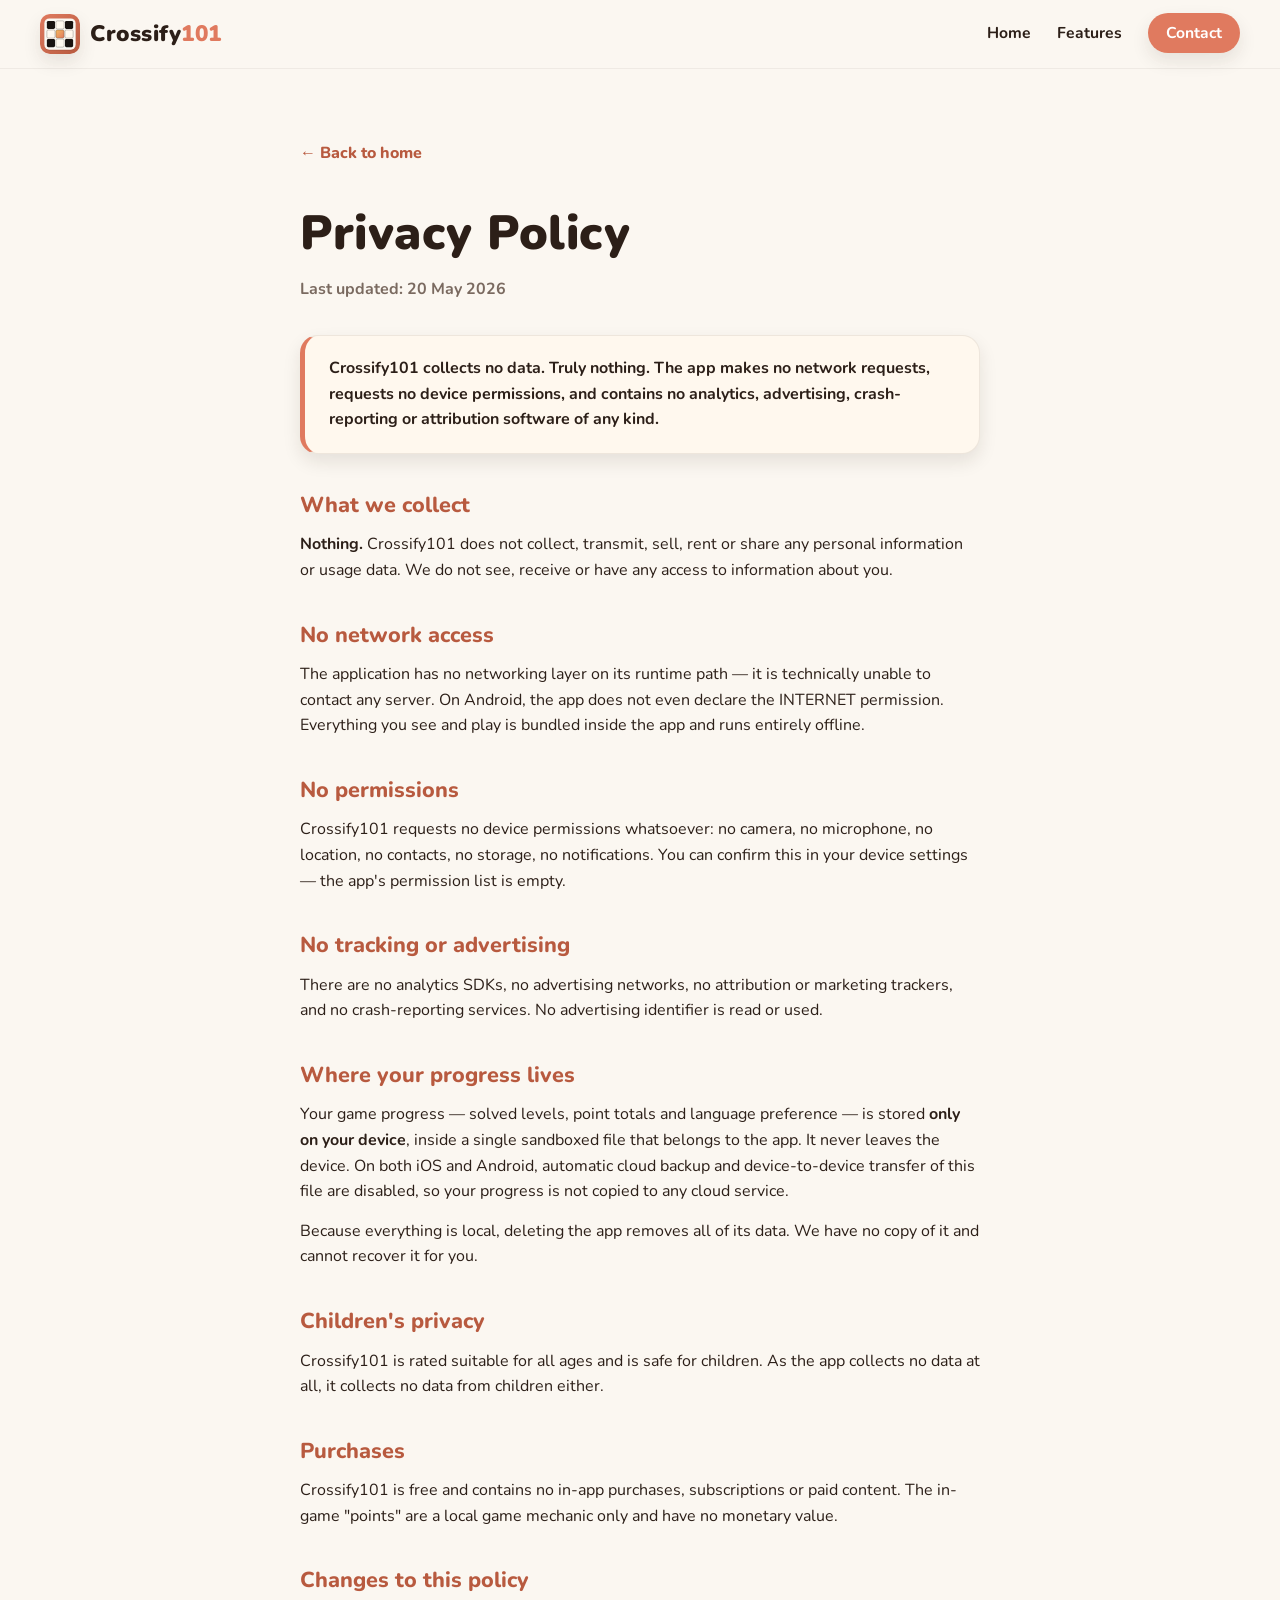
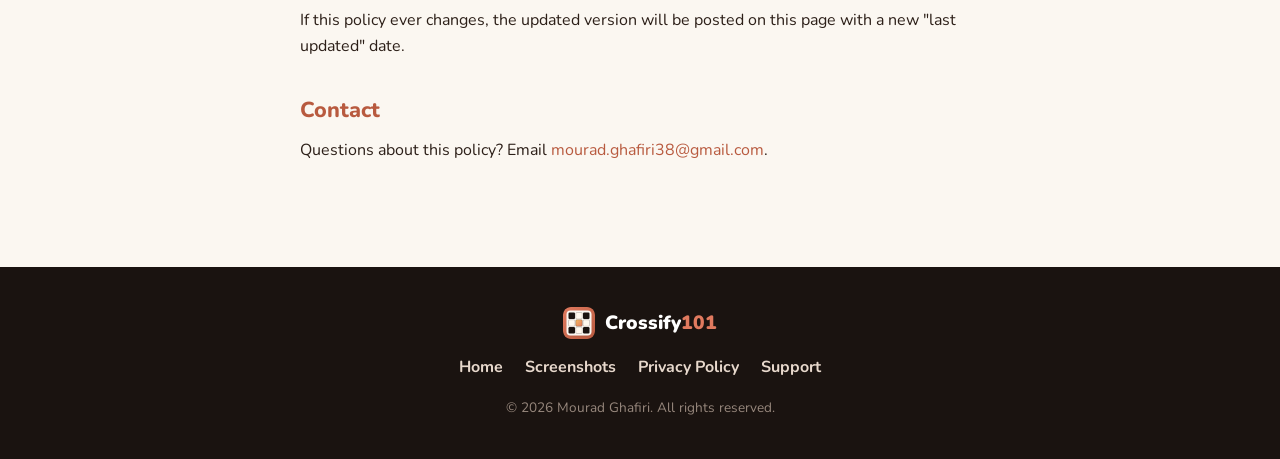
==== privacy.html @ 8361d2fb "Initial Commit" ====
<!DOCTYPE html>
<html lang="en">
<head>
  <meta charset="UTF-8" />
  <meta name="viewport" content="width=device-width, initial-scale=1.0" />
  <title>Privacy Policy — Crossify101</title>
  <meta name="description" content="Crossify101 collects no data. No network requests, no permissions, no analytics, no ads. All progress stays on your device." />
  <meta name="theme-color" content="#E07A5F" />
  <meta name="robots" content="index, follow" />

  <link rel="icon" type="image/svg+xml" href="logo.svg" />
  <link rel="apple-touch-icon" href="logo.svg" />
  <link rel="preconnect" href="https://fonts.googleapis.com" />
  <link rel="preconnect" href="https://fonts.gstatic.com" crossorigin />
  <link href="https://fonts.googleapis.com/css2?family=Nunito:wght@400;600;700;800;900&display=swap" rel="stylesheet" />
  <link rel="stylesheet" href="styles.css" />
  <style>
    /* Page-specific layout for the legal copy */
    .legal {
      max-width: 760px;
      margin: 0 auto;
      padding: clamp(36px, 7vw, 72px) clamp(16px, 4vw, 40px) 90px;
    }
    .legal h1 {
      font-size: clamp(2rem, 5vw, 3rem);
      font-weight: 900;
      letter-spacing: 0.5px;
      margin-bottom: 6px;
    }
    .legal .updated { color: var(--muted); font-weight: 700; margin-bottom: 32px; }
    .legal h2 {
      font-size: 1.35rem;
      font-weight: 800;
      margin: 34px 0 10px;
      color: var(--terracotta-dark);
    }
    .legal p { margin-bottom: 14px; }
    .legal ul { margin: 0 0 14px 1.2em; }
    .legal li { margin-bottom: 8px; font-weight: 500; }
    .legal strong { color: var(--espresso); }
    .legal .callout {
      background: var(--card);
      border: 1px solid rgba(44,31,24,0.08);
      border-left: 5px solid var(--terracotta);
      border-radius: var(--radius-md);
      padding: 20px 24px;
      box-shadow: var(--shadow-sm);
      margin: 24px 0;
      font-weight: 700;
    }
    .back-home {
      display: inline-flex;
      align-items: center;
      gap: 8px;
      margin-bottom: 28px;
      font-weight: 800;
    }
  </style>
</head>
<body>

  <header class="site-header">
    <a class="brand" href="index.html" aria-label="Crossify101 home">
      <img src="logo.svg" alt="" class="brand__mark" width="40" height="40" />
      <span class="brand__name">Crossify<span class="brand__accent">101</span></span>
    </a>
    <nav class="nav" aria-label="Primary">
      <ul class="nav__menu" style="display:flex">
        <li><a href="index.html">Home</a></li>
        <li><a href="index.html#features">Features</a></li>
        <li><a href="mailto:mourad.ghafiri38@gmail.com" class="nav__cta">Contact</a></li>
      </ul>
    </nav>
  </header>

  <main class="legal">
    <a class="back-home" href="index.html">&larr; Back to home</a>

    <h1>Privacy Policy</h1>
    <p class="updated">Last updated: 20 May 2026</p>

    <div class="callout">
      Crossify101 collects no data. Truly nothing. The app makes no network
      requests, requests no device permissions, and contains no analytics,
      advertising, crash-reporting or attribution software of any kind.
    </div>

    <h2>What we collect</h2>
    <p>
      <strong>Nothing.</strong> Crossify101 does not collect, transmit, sell,
      rent or share any personal information or usage data. We do not see,
      receive or have any access to information about you.
    </p>

    <h2>No network access</h2>
    <p>
      The application has no networking layer on its runtime path — it is
      technically unable to contact any server. On Android, the app does not
      even declare the INTERNET permission. Everything you see and play is
      bundled inside the app and runs entirely offline.
    </p>

    <h2>No permissions</h2>
    <p>
      Crossify101 requests no device permissions whatsoever: no camera, no
      microphone, no location, no contacts, no storage, no notifications. You
      can confirm this in your device settings — the app's permission list is
      empty.
    </p>

    <h2>No tracking or advertising</h2>
    <p>
      There are no analytics SDKs, no advertising networks, no attribution or
      marketing trackers, and no crash-reporting services. No advertising
      identifier is read or used.
    </p>

    <h2>Where your progress lives</h2>
    <p>
      Your game progress — solved levels, point totals and language preference —
      is stored <strong>only on your device</strong>, inside a single sandboxed
      file that belongs to the app. It never leaves the device. On both iOS and
      Android, automatic cloud backup and device-to-device transfer of this
      file are disabled, so your progress is not copied to any cloud service.
    </p>
    <p>
      Because everything is local, deleting the app removes all of its data. We
      have no copy of it and cannot recover it for you.
    </p>

    <h2>Children's privacy</h2>
    <p>
      Crossify101 is rated suitable for all ages and is safe for children. As
      the app collects no data at all, it collects no data from children either.
    </p>

    <h2>Purchases</h2>
    <p>
      Crossify101 is free and contains no in-app purchases, subscriptions or
      paid content. The in-game "points" are a local game mechanic only and have
      no monetary value.
    </p>

    <h2>Changes to this policy</h2>
    <p>
      If this policy ever changes, the updated version will be posted on this
      page with a new "last updated" date.
    </p>

    <h2>Contact</h2>
    <p>
      Questions about this policy? Email
      <a href="mailto:mourad.ghafiri38@gmail.com">mourad.ghafiri38@gmail.com</a>.
    </p>
  </main>

  <footer class="site-footer">
    <div class="site-footer__brand">
      <img src="logo.svg" alt="" width="32" height="32" />
      <span>Crossify<span class="brand__accent">101</span></span>
    </div>
    <nav class="site-footer__links" aria-label="Footer">
      <a href="index.html">Home</a>
      <a href="index.html#screens">Screenshots</a>
      <a href="privacy.html">Privacy Policy</a>
      <a href="mailto:mourad.ghafiri38@gmail.com">Support</a>
    </nav>
    <p class="site-footer__copy">© 2026 Mourad Ghafiri. All rights reserved.</p>
  </footer>

</body>
</html>
---- styles.css ----
/* ─────────────────────────────────────────────────────────
   Crossify101 — marketing site
   Palette mirrors the app (lib/core/theme/app_colors.dart)
   ───────────────────────────────────────────────────────── */
:root {
  --terracotta:      #E07A5F;
  --terracotta-dark: #B85A3F;
  --terracotta-light:#F1B79A;
  --cream-bg:        #FBF7F1;
  --card:            #FFF8EE;
  --espresso:        #2C1F18;
  --espresso-dark:   #1A1310;
  --gold:            #F4B860;
  --danger:          #E85C4A;
  --muted:           #7a6a60;

  --radius-lg: 28px;
  --radius-md: 18px;
  --radius-sm: 12px;
  --shadow:    0 18px 40px rgba(44, 31, 24, 0.12);
  --shadow-sm: 0 8px 18px rgba(44, 31, 24, 0.10);
  --maxw: 1120px;

  --font: "Nunito", -apple-system, BlinkMacSystemFont, "Segoe UI", Roboto, Helvetica, Arial, sans-serif;
}

* { box-sizing: border-box; margin: 0; padding: 0; }

html { scroll-behavior: smooth; }

body {
  font-family: var(--font);
  color: var(--espresso);
  background: var(--cream-bg);
  line-height: 1.6;
  -webkit-font-smoothing: antialiased;
  text-rendering: optimizeLegibility;
}

a { color: var(--terracotta-dark); text-decoration: none; }
a:hover { text-decoration: underline; }

img { max-width: 100%; display: block; }

.brand__accent { color: var(--terracotta); }

/* ───────── Header ───────── */
.site-header {
  position: sticky;
  top: 0;
  z-index: 50;
  display: flex;
  align-items: center;
  justify-content: space-between;
  gap: 16px;
  padding: 14px clamp(16px, 4vw, 40px);
  background: rgba(251, 247, 241, 0.85);
  backdrop-filter: saturate(140%) blur(10px);
  border-bottom: 1px solid rgba(44, 31, 24, 0.06);
}

.brand { display: flex; align-items: center; gap: 10px; }
.brand:hover { text-decoration: none; }
.brand__mark { border-radius: 10px; box-shadow: var(--shadow-sm); }
.brand__name {
  font-weight: 900;
  font-size: 1.4rem;
  letter-spacing: 0.5px;
  color: var(--espresso);
}

.nav { display: flex; align-items: center; }
.nav__menu { display: flex; align-items: center; gap: 26px; list-style: none; }
.nav__menu a {
  color: var(--espresso);
  font-weight: 700;
  font-size: 0.98rem;
}
.nav__menu a:hover { color: var(--terracotta-dark); text-decoration: none; }
.nav__cta {
  background: var(--terracotta);
  color: #fff !important;
  padding: 9px 18px;
  border-radius: 999px;
  box-shadow: var(--shadow-sm);
}
.nav__cta:hover { background: var(--terracotta-dark); }

.nav__toggle {
  display: none;
  flex-direction: column;
  gap: 5px;
  background: none;
  border: 0;
  cursor: pointer;
  padding: 8px;
}
.nav__toggle span {
  width: 24px; height: 3px;
  background: var(--espresso);
  border-radius: 3px;
  transition: transform .25s, opacity .25s;
}

/* ───────── Hero ───────── */
.hero {
  max-width: var(--maxw);
  margin: 0 auto;
  padding: clamp(36px, 7vw, 80px) clamp(16px, 4vw, 40px);
  display: grid;
  grid-template-columns: 1.1fr 0.9fr;
  gap: clamp(24px, 5vw, 64px);
  align-items: center;
}

.pill {
  display: inline-block;
  background: var(--espresso);
  color: #fff;
  font-weight: 800;
  font-size: 0.82rem;
  padding: 7px 16px;
  border-radius: 999px;
  margin-bottom: 18px;
}

.hero__title {
  font-size: clamp(2.8rem, 7vw, 4.6rem);
  font-weight: 900;
  line-height: 1.02;
  letter-spacing: 1px;
  margin-bottom: 18px;
}

.hero__tagline {
  font-size: clamp(1.05rem, 2.2vw, 1.3rem);
  color: var(--espresso);
  max-width: 36ch;
  margin-bottom: 30px;
}
.hero__tagline strong { color: var(--terracotta-dark); }

.hero__note {
  margin-top: 16px;
  color: var(--muted);
  font-weight: 700;
  font-size: 0.92rem;
}

/* device mockup */
.hero__device { display: flex; justify-content: center; }
.device {
  width: min(300px, 78vw);
  padding: 12px;
  background: var(--espresso-dark);
  border-radius: 42px;
  box-shadow: var(--shadow);
  position: relative;
}
.device::before {
  content: "";
  position: absolute;
  top: 14px; left: 50%;
  transform: translateX(-50%);
  width: 36%; height: 7px;
  background: #000;
  border-radius: 999px;
  z-index: 2;
}
.device img { border-radius: 30px; width: 100%; }

/* ───────── Store badges ───────── */
.store-badges { display: flex; flex-wrap: wrap; gap: 14px; }
.store-badges--center { justify-content: center; }

.badge {
  display: inline-flex;
  align-items: center;
  gap: 10px;
  padding: 10px 18px;
  border-radius: 14px;
  background: var(--espresso-dark);
  color: #fff;
  min-width: 180px;
  transition: transform .15s, box-shadow .15s;
  box-shadow: var(--shadow-sm);
}
.badge:hover { text-decoration: none; transform: translateY(-2px); box-shadow: var(--shadow); }
.badge__text { display: flex; flex-direction: column; line-height: 1.05; }
.badge__text small { font-size: 0.66rem; opacity: 0.85; font-weight: 600; }
.badge__text strong { font-size: 1.12rem; font-weight: 800; }
.badge--apple { color: #fff; }
.badge--soon {
  background: #efe6db;
  color: var(--espresso);
  cursor: default;
  position: relative;
  opacity: 0.95;
}
.badge--soon:hover { transform: none; box-shadow: var(--shadow-sm); }
.badge--soon::after {
  content: "Android in progress";
  position: absolute;
  top: -10px; right: -8px;
  background: var(--gold);
  color: var(--espresso-dark);
  font-size: 0.6rem;
  font-weight: 900;
  padding: 3px 8px;
  border-radius: 999px;
  white-space: nowrap;
}

/* ───────── Sections ───────── */
.section {
  max-width: var(--maxw);
  margin: 0 auto;
  padding: clamp(48px, 8vw, 90px) clamp(16px, 4vw, 40px);
}
.section--alt { max-width: none; background: var(--card); }
.section--alt > * { max-width: var(--maxw); margin-left: auto; margin-right: auto; }

.section__title {
  font-size: clamp(1.8rem, 4vw, 2.6rem);
  font-weight: 900;
  text-align: center;
  letter-spacing: 0.5px;
}
.section__lead {
  text-align: center;
  color: var(--muted);
  font-size: 1.05rem;
  font-weight: 600;
  margin: 10px auto 40px;
  max-width: 50ch;
}

/* ───────── Features ───────── */
.features {
  display: grid;
  grid-template-columns: repeat(auto-fit, minmax(260px, 1fr));
  gap: 22px;
}
.feature {
  background: var(--card);
  border: 1px solid rgba(44, 31, 24, 0.06);
  border-radius: var(--radius-lg);
  padding: 28px 26px;
  box-shadow: var(--shadow-sm);
  transition: transform .18s, box-shadow .18s;
}
.feature:hover { transform: translateY(-4px); box-shadow: var(--shadow); }
.feature__icon {
  width: 56px; height: 56px;
  display: grid; place-items: center;
  font-size: 1.7rem;
  background: var(--terracotta-light);
  border-radius: 16px;
  margin-bottom: 16px;
}
.feature h3 { font-size: 1.25rem; font-weight: 800; margin-bottom: 8px; }
.feature p { color: var(--muted); font-weight: 500; }

/* ───────── Screenshots ───────── */
.shots {
  display: flex;
  gap: 22px;
  overflow-x: auto;
  padding: 8px 4px 26px;
  scroll-snap-type: x mandatory;
  -webkit-overflow-scrolling: touch;
}
.shots::-webkit-scrollbar { height: 8px; }
.shots::-webkit-scrollbar-thumb { background: var(--terracotta-light); border-radius: 999px; }

.shot {
  flex: 0 0 auto;
  width: 230px;
  scroll-snap-align: center;
  text-align: center;
}
.shot img {
  width: 100%;
  border-radius: 26px;
  border: 6px solid var(--espresso-dark);
  box-shadow: var(--shadow);
  cursor: zoom-in;
  transition: transform .18s;
}
.shot img:hover { transform: translateY(-4px); }
.shot figcaption {
  margin-top: 12px;
  font-weight: 800;
  color: var(--espresso);
  font-size: 0.95rem;
}

/* ───────── Languages ───────── */
.langs {
  list-style: none;
  display: grid;
  grid-template-columns: repeat(auto-fit, minmax(160px, 1fr));
  gap: 14px;
  max-width: 760px;
  margin: 0 auto;
}
.langs li {
  background: var(--card);
  border: 1px solid rgba(44, 31, 24, 0.06);
  border-radius: var(--radius-md);
  padding: 14px 18px;
  font-weight: 800;
  display: flex;
  align-items: center;
  gap: 12px;
  box-shadow: var(--shadow-sm);
}
.langs__flag { font-size: 1.4rem; }

/* ───────── Privacy ───────── */
.section--privacy { max-width: none; background: var(--espresso); color: #fff; }
.section--privacy > * { max-width: var(--maxw); margin-left: auto; margin-right: auto; }
.section--privacy .section__title { color: #fff; }
.section--privacy .section__lead { color: var(--terracotta-light); }

.privacy-grid {
  display: grid;
  grid-template-columns: repeat(auto-fit, minmax(220px, 1fr));
  gap: 18px;
}
.privacy-card {
  background: rgba(255, 255, 255, 0.06);
  border: 1px solid rgba(255, 255, 255, 0.12);
  border-radius: var(--radius-md);
  padding: 22px;
  display: flex;
  flex-direction: column;
  gap: 6px;
}
.privacy-card strong { font-size: 1.1rem; color: var(--gold); }
.privacy-card span { color: #eaddd2; font-weight: 500; }
.privacy-link { text-align: center; margin-top: 30px; font-weight: 700; }
.privacy-link a { color: var(--gold); }

/* ───────── CTA ───────── */
.cta {
  text-align: center;
  padding: clamp(56px, 9vw, 110px) clamp(16px, 4vw, 40px);
  background: linear-gradient(135deg, var(--terracotta), var(--terracotta-dark));
  color: #fff;
}
.cta__mark { margin: 0 auto 18px; border-radius: 20px; box-shadow: var(--shadow); }
.cta h2 { font-size: clamp(1.8rem, 5vw, 2.8rem); font-weight: 900; }
.cta p { margin: 12px auto 28px; max-width: 46ch; font-weight: 600; opacity: 0.95; }
.cta .badge--apple { background: var(--espresso-dark); }

/* ───────── Footer ───────── */
.site-footer {
  background: var(--espresso-dark);
  color: #cbb8aa;
  text-align: center;
  padding: 40px 20px;
  display: flex;
  flex-direction: column;
  align-items: center;
  gap: 16px;
}
.site-footer__brand {
  display: flex; align-items: center; gap: 10px;
  font-weight: 900; font-size: 1.2rem; color: #fff;
}
.site-footer__brand img { border-radius: 8px; }
.site-footer__links { display: flex; flex-wrap: wrap; gap: 22px; justify-content: center; }
.site-footer__links a { color: #e7d8cc; font-weight: 700; }
.site-footer__copy { font-size: 0.85rem; opacity: 0.7; }

/* ───────── Lightbox ───────── */
.lightbox {
  position: fixed;
  inset: 0;
  background: rgba(26, 19, 16, 0.92);
  display: none;
  align-items: center;
  justify-content: center;
  z-index: 100;
  padding: 24px;
}
.lightbox.open { display: flex; }
.lightbox__img {
  max-width: min(420px, 90vw);
  max-height: 88vh;
  border-radius: 24px;
  border: 6px solid var(--espresso-dark);
  box-shadow: 0 30px 80px rgba(0,0,0,0.5);
}
.lightbox__close {
  position: absolute;
  top: 18px; right: 24px;
  font-size: 2.4rem;
  line-height: 1;
  background: none;
  border: 0;
  color: #fff;
  cursor: pointer;
}
.lightbox__nav {
  background: rgba(255,255,255,0.12);
  border: 0;
  color: #fff;
  font-size: 2rem;
  width: 52px; height: 52px;
  border-radius: 999px;
  cursor: pointer;
  margin: 0 10px;
  transition: background .15s;
}
.lightbox__nav:hover { background: rgba(255,255,255,0.25); }

/* ───────── Responsive ───────── */
@media (max-width: 860px) {
  .hero { grid-template-columns: 1fr; text-align: center; }
  .hero__tagline { margin-left: auto; margin-right: auto; }
  .store-badges { justify-content: center; }
  .hero__device { order: -1; }

  .nav__toggle { display: flex; }
  .nav__menu {
    position: absolute;
    top: 64px; right: 12px;
    flex-direction: column;
    align-items: flex-start;
    gap: 6px;
    background: var(--card);
    padding: 14px 18px;
    border-radius: var(--radius-md);
    box-shadow: var(--shadow);
    display: none;
    min-width: 200px;
  }
  .nav__menu.open { display: flex; }
  .nav__menu li { width: 100%; }
  .nav__cta { display: inline-block; margin-top: 6px; }
}

@media (max-width: 460px) {
  .badge { min-width: 0; flex: 1; }
  .shot { width: 180px; }
}

@media (prefers-reduced-motion: reduce) {
  html { scroll-behavior: auto; }
  * { transition: none !important; }
}
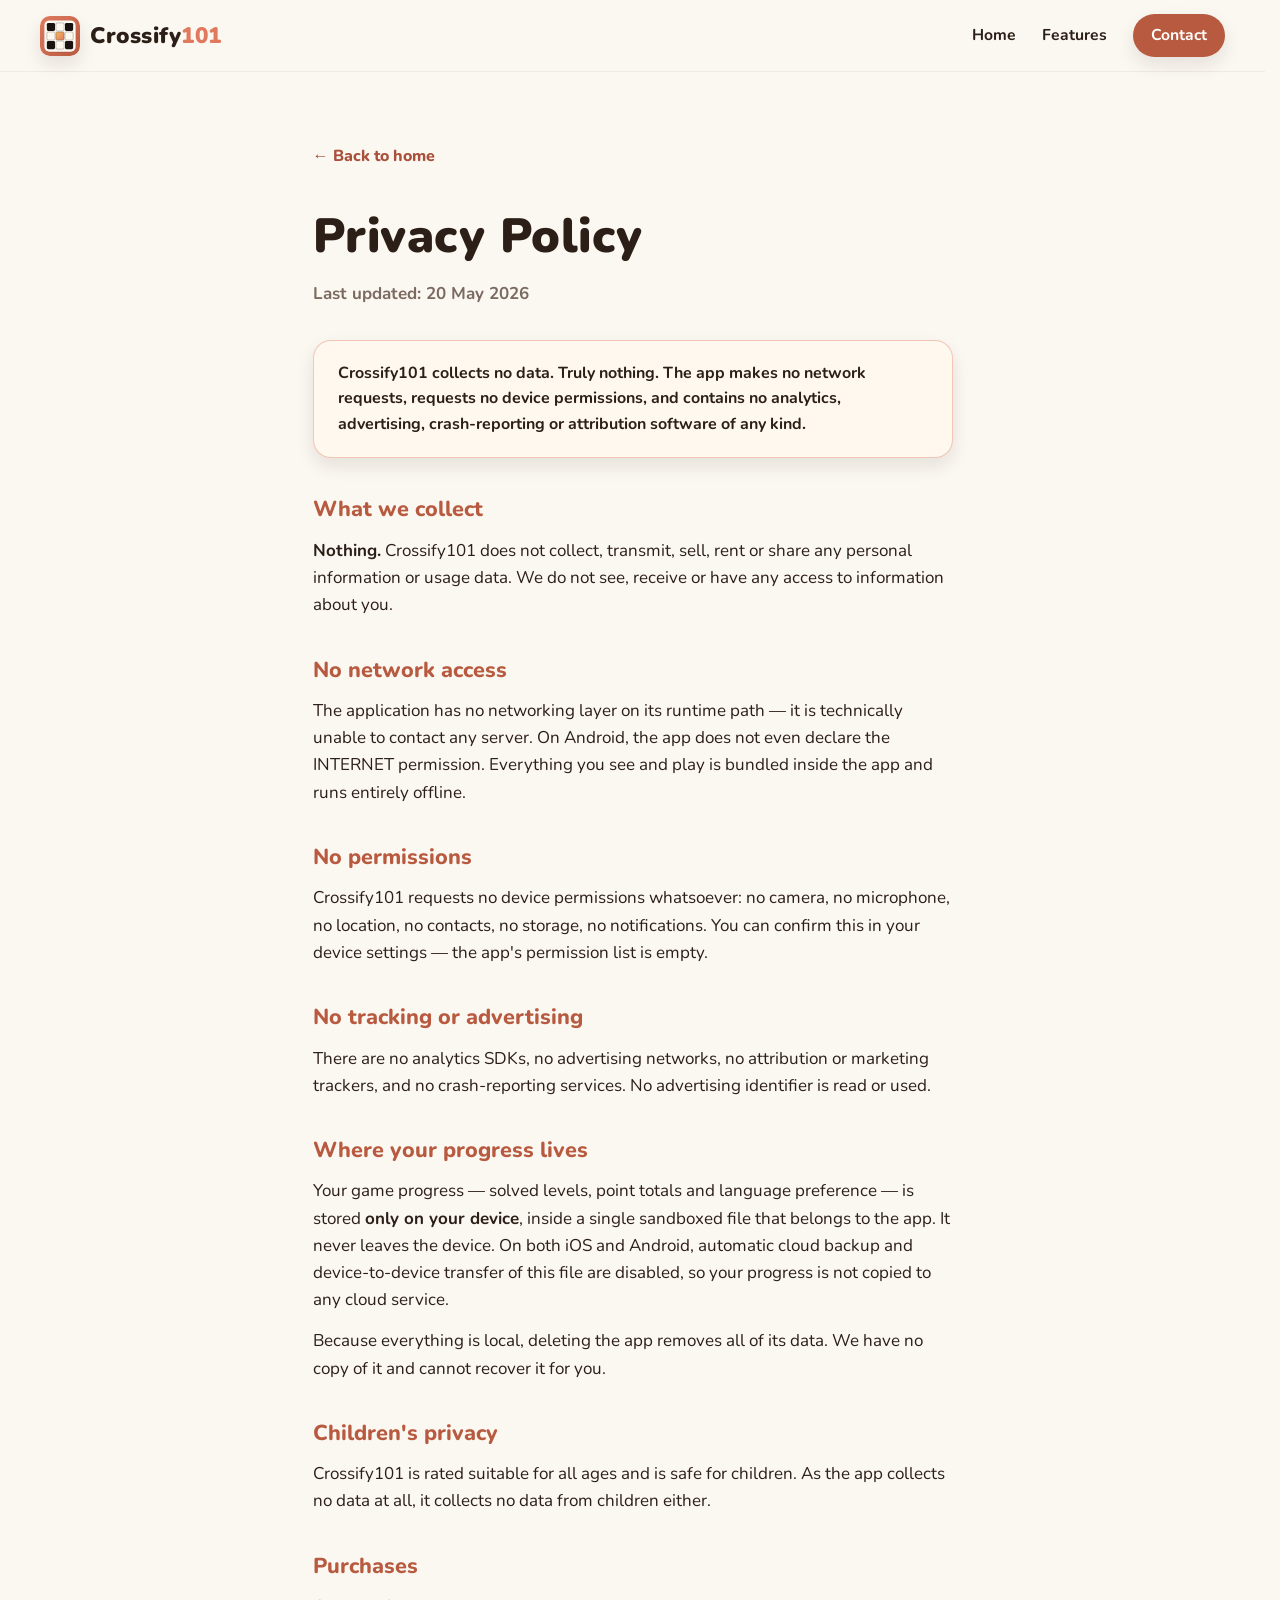
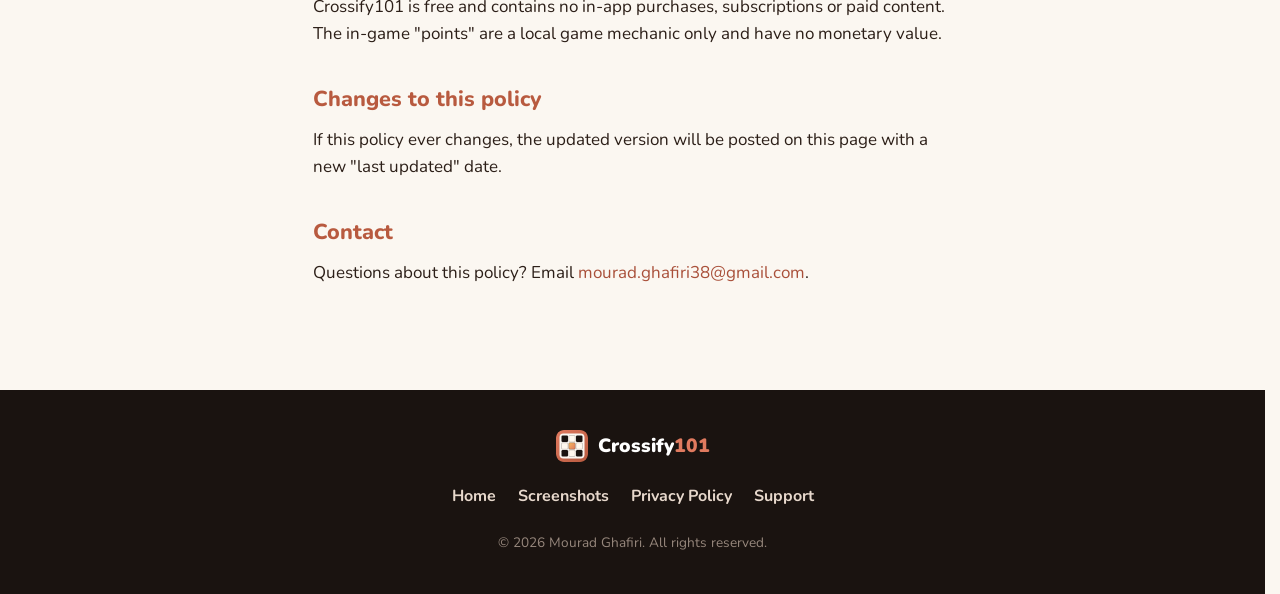
==== commit 79eef09f: "Improve landing page accessibility, image loading and mobile nav Make the screenshot gallery and vie" ====
--- a/privacy.html
+++ b/privacy.html
@@ -7,17 +7,18 @@
   <meta name="description" content="Crossify101 collects no data. No network requests, no permissions, no analytics, no ads. All progress stays on your device." />
   <meta name="theme-color" content="#E07A5F" />
   <meta name="robots" content="index, follow" />
+  <meta name="color-scheme" content="light" />
 
   <link rel="icon" type="image/svg+xml" href="logo.svg" />
-  <link rel="apple-touch-icon" href="logo.svg" />
+  <link rel="apple-touch-icon" href="apple-touch-icon.png" />
   <link rel="preconnect" href="https://fonts.googleapis.com" />
   <link rel="preconnect" href="https://fonts.gstatic.com" crossorigin />
-  <link href="https://fonts.googleapis.com/css2?family=Nunito:wght@400;600;700;800;900&display=swap" rel="stylesheet" />
+  <link href="https://fonts.googleapis.com/css2?family=Nunito:wght@400..900&display=swap" rel="stylesheet" />
   <link rel="stylesheet" href="styles.css" />
   <style>
     /* Page-specific layout for the legal copy */
     .legal {
-      max-width: 760px;
+      max-width: 720px;
       margin: 0 auto;
       padding: clamp(36px, 7vw, 72px) clamp(16px, 4vw, 40px) 90px;
     }
@@ -34,14 +35,13 @@
       margin: 34px 0 10px;
       color: var(--terracotta-dark);
     }
-    .legal p { margin-bottom: 14px; }
+    .legal p { margin-bottom: 14px; font-size: 1.0625rem; }
     .legal ul { margin: 0 0 14px 1.2em; }
     .legal li { margin-bottom: 8px; font-weight: 500; }
     .legal strong { color: var(--espresso); }
     .legal .callout {
       background: var(--card);
-      border: 1px solid rgba(44,31,24,0.08);
-      border-left: 5px solid var(--terracotta);
+      border: 1px solid rgba(224, 122, 95, 0.4);
       border-radius: var(--radius-md);
       padding: 20px 24px;
       box-shadow: var(--shadow-sm);
@@ -59,13 +59,18 @@
 </head>
 <body>
 
+  <a class="skip-link" href="#main">Skip to content</a>
+
   <header class="site-header">
     <a class="brand" href="index.html" aria-label="Crossify101 home">
       <img src="logo.svg" alt="" class="brand__mark" width="40" height="40" />
       <span class="brand__name">Crossify<span class="brand__accent">101</span></span>
     </a>
     <nav class="nav" aria-label="Primary">
-      <ul class="nav__menu" style="display:flex">
+      <button class="nav__toggle" id="navToggle" type="button" aria-expanded="false" aria-controls="navMenu" aria-label="Open menu">
+        <span></span><span></span><span></span>
+      </button>
+      <ul class="nav__menu" id="navMenu">
         <li><a href="index.html">Home</a></li>
         <li><a href="index.html#features">Features</a></li>
         <li><a href="mailto:mourad.ghafiri38@gmail.com" class="nav__cta">Contact</a></li>
@@ -73,7 +78,7 @@
     </nav>
   </header>
 
-  <main class="legal">
+  <main class="legal" id="main">
     <a class="back-home" href="index.html">&larr; Back to home</a>
 
     <h1>Privacy Policy</h1>
@@ -168,5 +173,6 @@
     <p class="site-footer__copy">© 2026 Mourad Ghafiri. All rights reserved.</p>
   </footer>
 
+  <script src="script.js"></script>
 </body>
 </html>
--- a/styles.css
+++ b/styles.css
@@ -6,6 +6,7 @@
   --terracotta:      #E07A5F;
   --terracotta-dark: #B85A3F;
   --terracotta-light:#F1B79A;
+  --terracotta-ink:  #A9503A; /* text-safe terracotta: ≥4.5:1 on cream and under white text */
   --cream-bg:        #FBF7F1;
   --card:            #FFF8EE;
   --espresso:        #2C1F18;
@@ -13,6 +14,7 @@
   --gold:            #F4B860;
   --danger:          #E85C4A;
   --muted:           #7a6a60;
+  --hairline:        rgba(44, 31, 24, 0.06);
 
   --radius-lg: 28px;
   --radius-md: 18px;
@@ -20,13 +22,19 @@
   --shadow:    0 18px 40px rgba(44, 31, 24, 0.12);
   --shadow-sm: 0 8px 18px rgba(44, 31, 24, 0.10);
   --maxw: 1120px;
+  --header-h: 68px;
+  --ease-out: cubic-bezier(0.16, 1, 0.3, 1);
 
   --font: "Nunito", -apple-system, BlinkMacSystemFont, "Segoe UI", Roboto, Helvetica, Arial, sans-serif;
 }
 
 * { box-sizing: border-box; margin: 0; padding: 0; }
 
-html { scroll-behavior: smooth; }
+html {
+  scroll-behavior: smooth;
+  scroll-padding-top: calc(var(--header-h) + 12px);
+  scrollbar-gutter: stable;
+}
 
 body {
   font-family: var(--font);
@@ -37,10 +45,44 @@
   text-rendering: optimizeLegibility;
 }
 
-a { color: var(--terracotta-dark); text-decoration: none; }
-a:hover { text-decoration: underline; }
-
-img { max-width: 100%; display: block; }
+::selection { background: var(--terracotta-light); color: var(--espresso-dark); }
+
+a { color: var(--terracotta-ink); text-decoration: none; }
+a:hover {
+  text-decoration: underline;
+  text-decoration-thickness: 2px;
+  text-underline-offset: 3px;
+}
+
+img { max-width: 100%; height: auto; display: block; }
+button { font: inherit; color: inherit; }
+
+h1, h2, h3 { text-wrap: balance; }
+p { text-wrap: pretty; }
+
+/* Focus ring follows the surface: terracotta on cream, gold on espresso, white on terracotta. */
+:focus-visible {
+  outline: 3px solid var(--focus-ring, var(--terracotta-ink));
+  outline-offset: 3px;
+}
+.section--privacy,
+.site-footer { --focus-ring: var(--gold); }
+.cta,
+.lightbox { --focus-ring: #fff; }
+
+.skip-link {
+  position: absolute;
+  top: 12px; left: 16px;
+  z-index: 200;
+  padding: 10px 18px;
+  border-radius: 999px;
+  background: var(--espresso-dark);
+  color: #fff;
+  font-weight: 800;
+  transform: translateY(-200%);
+  transition: transform .2s var(--ease-out);
+}
+.skip-link:focus { transform: none; text-decoration: none; }
 
 .brand__accent { color: var(--terracotta); }
 
@@ -53,13 +95,15 @@
   align-items: center;
   justify-content: space-between;
   gap: 16px;
+  min-height: var(--header-h);
   padding: 14px clamp(16px, 4vw, 40px);
   background: rgba(251, 247, 241, 0.85);
   backdrop-filter: saturate(140%) blur(10px);
-  border-bottom: 1px solid rgba(44, 31, 24, 0.06);
-}
-
-.brand { display: flex; align-items: center; gap: 10px; }
+  -webkit-backdrop-filter: saturate(140%) blur(10px);
+  border-bottom: 1px solid var(--hairline);
+}
+
+.brand { display: flex; align-items: center; gap: 10px; border-radius: 12px; }
 .brand:hover { text-decoration: none; }
 .brand__mark { border-radius: 10px; box-shadow: var(--shadow-sm); }
 .brand__name {
@@ -76,31 +120,40 @@
   font-weight: 700;
   font-size: 0.98rem;
 }
-.nav__menu a:hover { color: var(--terracotta-dark); text-decoration: none; }
-.nav__cta {
-  background: var(--terracotta);
-  color: #fff !important;
+.nav__menu a:hover { color: var(--terracotta-ink); text-decoration: none; }
+.nav__menu .nav__cta {
+  display: inline-block;
+  background: var(--terracotta-dark);
+  color: #fff;
   padding: 9px 18px;
   border-radius: 999px;
   box-shadow: var(--shadow-sm);
-}
-.nav__cta:hover { background: var(--terracotta-dark); }
+  transition: background-color .15s;
+}
+.nav__menu .nav__cta:hover { background: var(--terracotta-ink); color: #fff; }
 
 .nav__toggle {
   display: none;
   flex-direction: column;
+  align-items: center;
+  justify-content: center;
   gap: 5px;
+  width: 44px; height: 44px;
+  margin-right: -10px;
   background: none;
   border: 0;
+  border-radius: var(--radius-sm);
   cursor: pointer;
-  padding: 8px;
 }
 .nav__toggle span {
   width: 24px; height: 3px;
   background: var(--espresso);
   border-radius: 3px;
-  transition: transform .25s, opacity .25s;
-}
+  transition: transform .25s var(--ease-out), opacity .2s;
+}
+.nav__toggle[aria-expanded="true"] span:nth-child(1) { transform: translateY(8px) rotate(45deg); }
+.nav__toggle[aria-expanded="true"] span:nth-child(2) { opacity: 0; }
+.nav__toggle[aria-expanded="true"] span:nth-child(3) { transform: translateY(-8px) rotate(-45deg); }
 
 /* ───────── Hero ───────── */
 .hero {
@@ -113,17 +166,6 @@
   align-items: center;
 }
 
-.pill {
-  display: inline-block;
-  background: var(--espresso);
-  color: #fff;
-  font-weight: 800;
-  font-size: 0.82rem;
-  padding: 7px 16px;
-  border-radius: 999px;
-  margin-bottom: 18px;
-}
-
 .hero__title {
   font-size: clamp(2.8rem, 7vw, 4.6rem);
   font-weight: 900;
@@ -138,7 +180,7 @@
   max-width: 36ch;
   margin-bottom: 30px;
 }
-.hero__tagline strong { color: var(--terracotta-dark); }
+.hero__tagline strong { color: var(--terracotta-ink); }
 
 .hero__note {
   margin-top: 16px;
@@ -176,40 +218,54 @@
 .badge {
   display: inline-flex;
   align-items: center;
+  justify-content: center;
   gap: 10px;
   padding: 10px 18px;
   border-radius: 14px;
   background: var(--espresso-dark);
   color: #fff;
   min-width: 180px;
-  transition: transform .15s, box-shadow .15s;
+  text-align: left;
+  transition: transform .15s var(--ease-out), box-shadow .15s;
   box-shadow: var(--shadow-sm);
 }
 .badge:hover { text-decoration: none; transform: translateY(-2px); box-shadow: var(--shadow); }
+.badge:active { transform: none; box-shadow: var(--shadow-sm); }
+.badge svg { flex: none; }
 .badge__text { display: flex; flex-direction: column; line-height: 1.05; }
-.badge__text small { font-size: 0.66rem; opacity: 0.85; font-weight: 600; }
-.badge__text strong { font-size: 1.12rem; font-weight: 800; }
-.badge--apple { color: #fff; }
-.badge--soon {
-  background: #efe6db;
+.badge__text small { font-size: 0.7rem; opacity: 0.85; font-weight: 600; }
+.badge__text strong { font-size: 1.12rem; font-weight: 800; white-space: nowrap; }
+
+/* ───────── Icon buttons (carousel + viewer) ───────── */
+.icon-btn {
+  display: inline-grid;
+  place-items: center;
+  flex: none;
+  width: 44px; height: 44px;
+  border-radius: 999px;
+  border: 1px solid rgba(44, 31, 24, 0.14);
+  background: var(--cream-bg);
   color: var(--espresso);
-  cursor: default;
-  position: relative;
-  opacity: 0.95;
-}
-.badge--soon:hover { transform: none; box-shadow: var(--shadow-sm); }
-.badge--soon::after {
-  content: "Android in progress";
-  position: absolute;
-  top: -10px; right: -8px;
-  background: var(--gold);
-  color: var(--espresso-dark);
-  font-size: 0.6rem;
-  font-weight: 900;
-  padding: 3px 8px;
-  border-radius: 999px;
-  white-space: nowrap;
-}
+  cursor: pointer;
+  transition: background-color .15s, border-color .15s, opacity .15s, transform .15s var(--ease-out);
+}
+.icon-btn svg {
+  width: 22px; height: 22px;
+  fill: none;
+  stroke: currentColor;
+  stroke-width: 2.25;
+  stroke-linecap: round;
+  stroke-linejoin: round;
+}
+.icon-btn:hover:not(:disabled) { background: var(--terracotta-light); border-color: transparent; }
+.icon-btn:active:not(:disabled) { transform: scale(0.94); }
+.icon-btn:disabled { opacity: 0.35; cursor: default; }
+.icon-btn--dark {
+  background: rgba(255, 255, 255, 0.12);
+  border-color: rgba(255, 255, 255, 0.16);
+  color: #fff;
+}
+.icon-btn--dark:hover:not(:disabled) { background: rgba(255, 255, 255, 0.24); border-color: transparent; }
 
 /* ───────── Sections ───────── */
 .section {
@@ -242,32 +298,44 @@
   gap: 22px;
 }
 .feature {
+  display: grid;
+  grid-template-columns: auto 1fr;
+  align-items: center;
+  gap: 14px 14px;
+  align-content: start;
   background: var(--card);
-  border: 1px solid rgba(44, 31, 24, 0.06);
+  border: 1px solid var(--hairline);
   border-radius: var(--radius-lg);
-  padding: 28px 26px;
+  padding: 26px;
   box-shadow: var(--shadow-sm);
-  transition: transform .18s, box-shadow .18s;
-}
-.feature:hover { transform: translateY(-4px); box-shadow: var(--shadow); }
+}
 .feature__icon {
-  width: 56px; height: 56px;
+  width: 48px; height: 48px;
   display: grid; place-items: center;
-  font-size: 1.7rem;
   background: var(--terracotta-light);
-  border-radius: 16px;
-  margin-bottom: 16px;
-}
-.feature h3 { font-size: 1.25rem; font-weight: 800; margin-bottom: 8px; }
-.feature p { color: var(--muted); font-weight: 500; }
+  border-radius: 14px;
+}
+.feature__icon svg {
+  width: 28px; height: 28px;
+  fill: none;
+  stroke: var(--espresso-dark);
+  stroke-width: 2;
+  stroke-linecap: round;
+  stroke-linejoin: round;
+}
+.feature h3 { font-size: 1.25rem; font-weight: 800; line-height: 1.25; }
+.feature p { grid-column: 1 / -1; color: var(--muted); font-weight: 500; }
 
 /* ───────── Screenshots ───────── */
 .shots {
   display: flex;
   gap: 22px;
   overflow-x: auto;
-  padding: 8px 4px 26px;
+  padding: 10px 8px 26px;
   scroll-snap-type: x mandatory;
+  overscroll-behavior-x: contain;
+  scrollbar-width: thin;
+  scrollbar-color: var(--terracotta-light) transparent;
   -webkit-overflow-scrolling: touch;
 }
 .shots::-webkit-scrollbar { height: 8px; }
@@ -279,15 +347,23 @@
   scroll-snap-align: center;
   text-align: center;
 }
+.shot__open {
+  display: block;
+  width: 100%;
+  padding: 0;
+  border: 0;
+  border-radius: 26px;
+  background: none;
+  cursor: zoom-in;
+}
 .shot img {
   width: 100%;
   border-radius: 26px;
   border: 6px solid var(--espresso-dark);
   box-shadow: var(--shadow);
-  cursor: zoom-in;
-  transition: transform .18s;
-}
-.shot img:hover { transform: translateY(-4px); }
+  transition: transform .18s var(--ease-out);
+}
+.shot__open:hover img { transform: translateY(-4px); }
 .shot figcaption {
   margin-top: 12px;
   font-weight: 800;
@@ -295,27 +371,32 @@
   font-size: 0.95rem;
 }
 
+.shots-nav { display: flex; justify-content: center; gap: 12px; margin-top: 2px; }
+.shots-nav[hidden] { display: none; }
+
 /* ───────── Languages ───────── */
 .langs {
   list-style: none;
   display: grid;
-  grid-template-columns: repeat(auto-fit, minmax(160px, 1fr));
+  grid-template-columns: repeat(4, minmax(0, 1fr));
   gap: 14px;
-  max-width: 760px;
+  max-width: 920px;
   margin: 0 auto;
 }
 .langs li {
   background: var(--card);
-  border: 1px solid rgba(44, 31, 24, 0.06);
+  border: 1px solid var(--hairline);
   border-radius: var(--radius-md);
-  padding: 14px 18px;
-  font-weight: 800;
+  padding: 14px 16px;
   display: flex;
   align-items: center;
   gap: 12px;
   box-shadow: var(--shadow-sm);
 }
-.langs__flag { font-size: 1.4rem; }
+.langs__flag { flex: none; font-size: 1.4rem; line-height: 1; }
+.langs__name { display: flex; flex-direction: column; min-width: 0; line-height: 1.3; }
+.langs__native { font-size: 1.05rem; font-weight: 800; text-align: left; }
+.langs__en { font-size: 0.82rem; font-weight: 700; color: var(--muted); }
 
 /* ───────── Privacy ───────── */
 .section--privacy { max-width: none; background: var(--espresso); color: #fff; }
@@ -346,20 +427,22 @@
 .cta {
   text-align: center;
   padding: clamp(56px, 9vw, 110px) clamp(16px, 4vw, 40px);
-  background: linear-gradient(135deg, var(--terracotta), var(--terracotta-dark));
+  background-color: var(--terracotta-ink);
+  background-image:
+    radial-gradient(60% 55% at 50% 0%, rgba(224, 122, 95, 0.55), transparent 70%),
+    linear-gradient(160deg, var(--terracotta-dark), var(--terracotta-ink));
   color: #fff;
 }
 .cta__mark { margin: 0 auto 18px; border-radius: 20px; box-shadow: var(--shadow); }
 .cta h2 { font-size: clamp(1.8rem, 5vw, 2.8rem); font-weight: 900; }
-.cta p { margin: 12px auto 28px; max-width: 46ch; font-weight: 600; opacity: 0.95; }
-.cta .badge--apple { background: var(--espresso-dark); }
+.cta p { margin: 12px auto 28px; max-width: 46ch; font-weight: 600; }
 
 /* ───────── Footer ───────── */
 .site-footer {
   background: var(--espresso-dark);
   color: #cbb8aa;
   text-align: center;
-  padding: 40px 20px;
+  padding: 40px 16px;
   display: flex;
   flex-direction: column;
   align-items: center;
@@ -370,84 +453,118 @@
   font-weight: 900; font-size: 1.2rem; color: #fff;
 }
 .site-footer__brand img { border-radius: 8px; }
-.site-footer__links { display: flex; flex-wrap: wrap; gap: 22px; justify-content: center; }
-.site-footer__links a { color: #e7d8cc; font-weight: 700; }
+.site-footer__links { display: flex; flex-wrap: wrap; gap: 4px 14px; justify-content: center; }
+.site-footer__links a { color: #e7d8cc; font-weight: 700; padding: 6px 4px; border-radius: 6px; }
 .site-footer__copy { font-size: 0.85rem; opacity: 0.7; }
 
 /* ───────── Lightbox ───────── */
 .lightbox {
   position: fixed;
   inset: 0;
+  z-index: 100;
+  display: flex;
+  flex-direction: column;
+  align-items: center;
+  justify-content: center;
+  gap: 16px;
+  padding: 68px 16px 20px;
   background: rgba(26, 19, 16, 0.92);
-  display: none;
-  align-items: center;
-  justify-content: center;
-  z-index: 100;
-  padding: 24px;
-}
-.lightbox.open { display: flex; }
+  visibility: hidden;
+  opacity: 0;
+  transition: opacity .22s var(--ease-out), visibility 0s linear .22s;
+}
+.lightbox.open {
+  visibility: visible;
+  opacity: 1;
+  transition: opacity .22s var(--ease-out), visibility 0s;
+}
 .lightbox__img {
-  max-width: min(420px, 90vw);
-  max-height: 88vh;
+  width: auto;
+  max-width: min(420px, 100%);
+  max-height: calc(100vh - 160px);
+  max-height: calc(100dvh - 160px);
   border-radius: 24px;
   border: 6px solid var(--espresso-dark);
-  box-shadow: 0 30px 80px rgba(0,0,0,0.5);
-}
-.lightbox__close {
-  position: absolute;
-  top: 18px; right: 24px;
-  font-size: 2.4rem;
-  line-height: 1;
-  background: none;
-  border: 0;
+  box-shadow: 0 30px 80px rgba(0, 0, 0, 0.5);
+  transform: scale(0.96);
+  transition: transform .32s var(--ease-out);
+  touch-action: pan-y;
+  user-select: none;
+  -webkit-user-drag: none;
+}
+.lightbox.open .lightbox__img { transform: none; }
+.lightbox__close { position: absolute; top: 14px; right: 14px; }
+.lightbox__bar { display: flex; align-items: center; gap: 16px; }
+.lightbox__caption {
+  min-width: 14ch;
+  text-align: center;
   color: #fff;
-  cursor: pointer;
-}
-.lightbox__nav {
-  background: rgba(255,255,255,0.12);
-  border: 0;
-  color: #fff;
-  font-size: 2rem;
-  width: 52px; height: 52px;
-  border-radius: 999px;
-  cursor: pointer;
-  margin: 0 10px;
-  transition: background .15s;
-}
-.lightbox__nav:hover { background: rgba(255,255,255,0.25); }
+  font-weight: 800;
+  line-height: 1.3;
+}
+.lightbox__count {
+  display: block;
+  color: var(--terracotta-light);
+  font-size: 0.8rem;
+  font-weight: 700;
+  font-variant-numeric: tabular-nums;
+}
 
 /* ───────── Responsive ───────── */
 @media (max-width: 860px) {
   .hero { grid-template-columns: 1fr; text-align: center; }
   .hero__tagline { margin-left: auto; margin-right: auto; }
   .store-badges { justify-content: center; }
-  .hero__device { order: -1; }
+  .device { width: min(260px, 72vw); }
 
   .nav__toggle { display: flex; }
   .nav__menu {
     position: absolute;
-    top: 64px; right: 12px;
+    top: calc(100% + 6px);
+    right: 12px;
     flex-direction: column;
-    align-items: flex-start;
-    gap: 6px;
+    align-items: stretch;
+    gap: 2px;
+    min-width: 220px;
+    padding: 10px;
     background: var(--card);
-    padding: 14px 18px;
+    border: 1px solid var(--hairline);
     border-radius: var(--radius-md);
     box-shadow: var(--shadow);
-    display: none;
-    min-width: 200px;
+    visibility: hidden;
+    opacity: 0;
+    transform: translateY(-6px);
+    transition: opacity .18s var(--ease-out), transform .18s var(--ease-out), visibility 0s linear .18s;
   }
-  .nav__menu.open { display: flex; }
-  .nav__menu li { width: 100%; }
-  .nav__cta { display: inline-block; margin-top: 6px; }
+  .nav__menu.open {
+    visibility: visible;
+    opacity: 1;
+    transform: none;
+    transition: opacity .18s var(--ease-out), transform .18s var(--ease-out), visibility 0s;
+  }
+  .nav__menu a { display: block; padding: 10px 12px; border-radius: var(--radius-sm); }
+  .nav__menu a:hover { background: rgba(224, 122, 95, 0.12); }
+  .nav__menu .nav__cta { display: block; margin-top: 6px; text-align: center; }
+
+  .langs { grid-template-columns: repeat(3, minmax(0, 1fr)); }
+}
+
+@media (max-width: 560px) {
+  .langs { grid-template-columns: repeat(2, minmax(0, 1fr)); }
 }
 
 @media (max-width: 460px) {
-  .badge { min-width: 0; flex: 1; }
+  .badge { flex: 1 1 0; min-width: 150px; padding: 10px 14px; gap: 8px; }
+  .badge__text strong { font-size: 1.04rem; }
   .shot { width: 180px; }
+  .site-footer__links { display: grid; grid-template-columns: repeat(2, auto); justify-items: center; }
+}
+
+@media (max-width: 360px) {
+  .langs li { flex-direction: column; align-items: flex-start; gap: 6px; padding: 12px 14px; }
 }
 
 @media (prefers-reduced-motion: reduce) {
   html { scroll-behavior: auto; }
-  * { transition: none !important; }
-}
+  *, *::before, *::after { transition: none !important; animation: none !important; }
+}
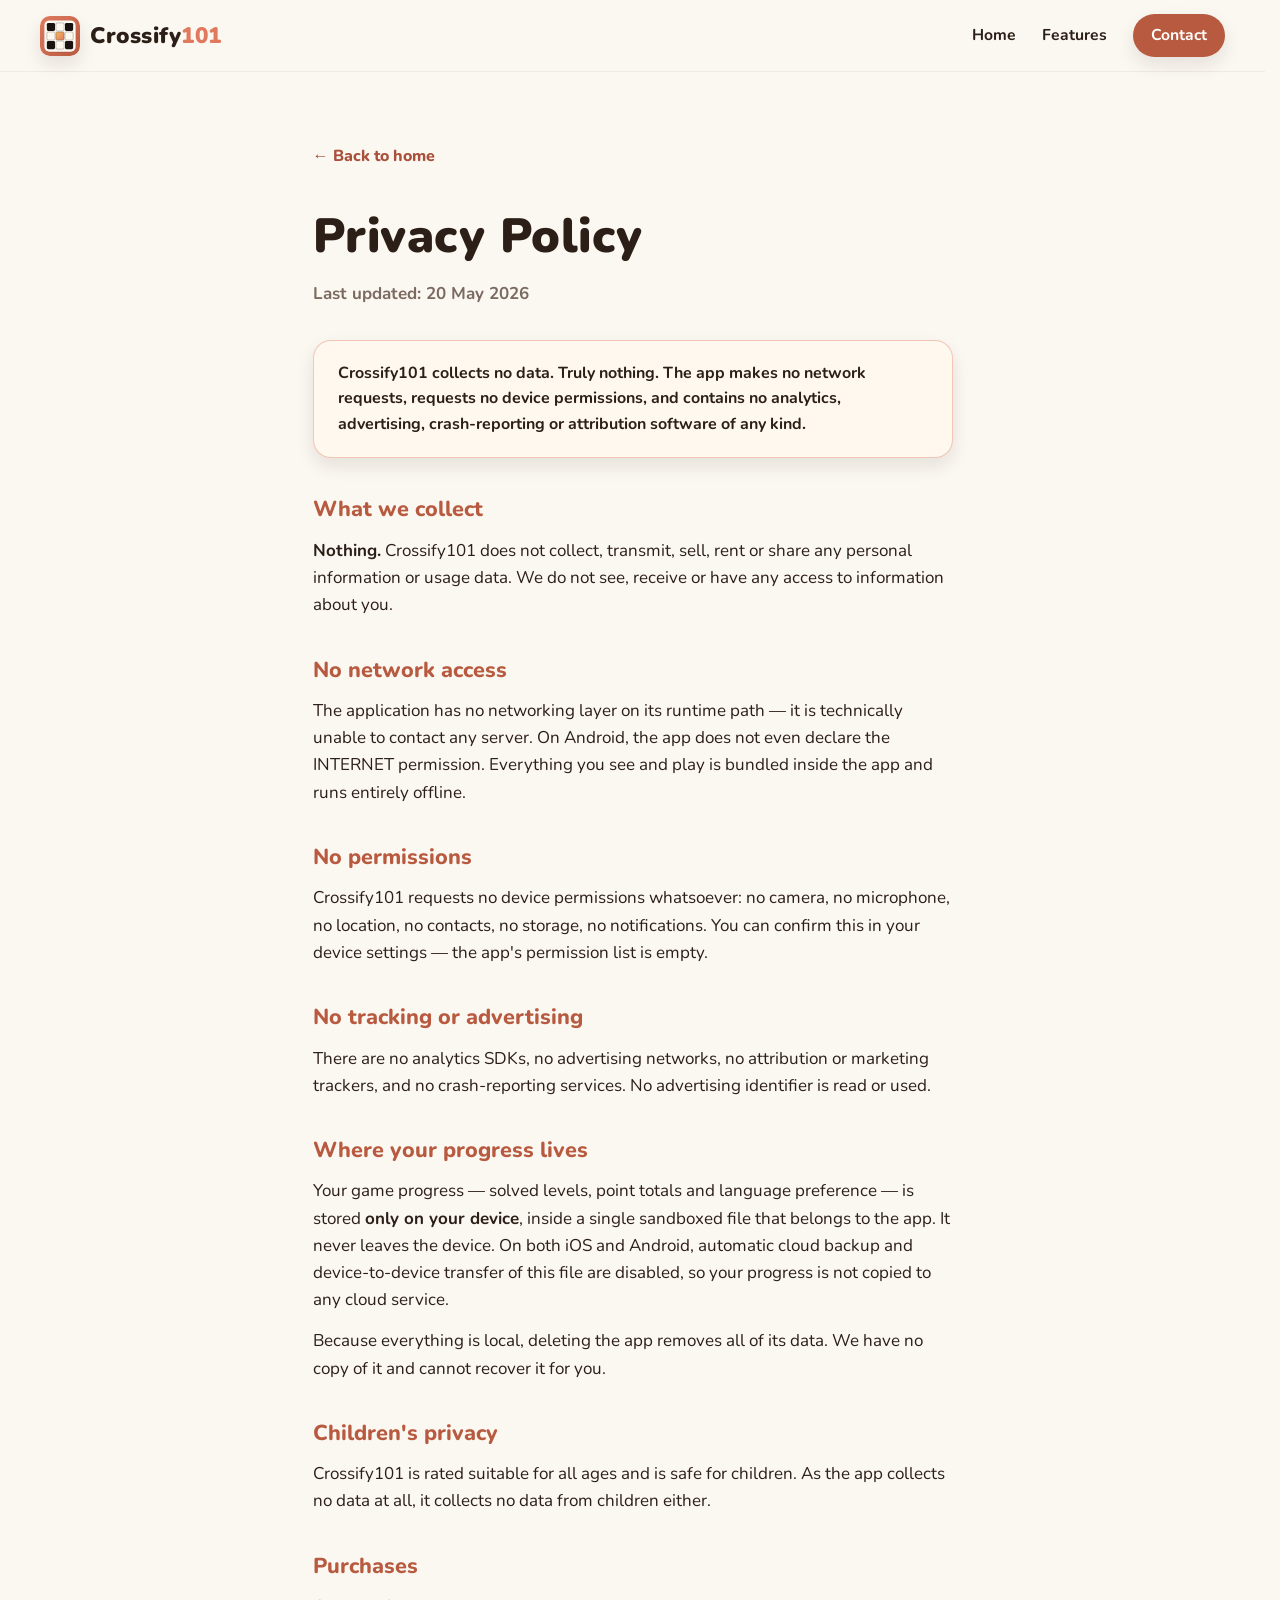
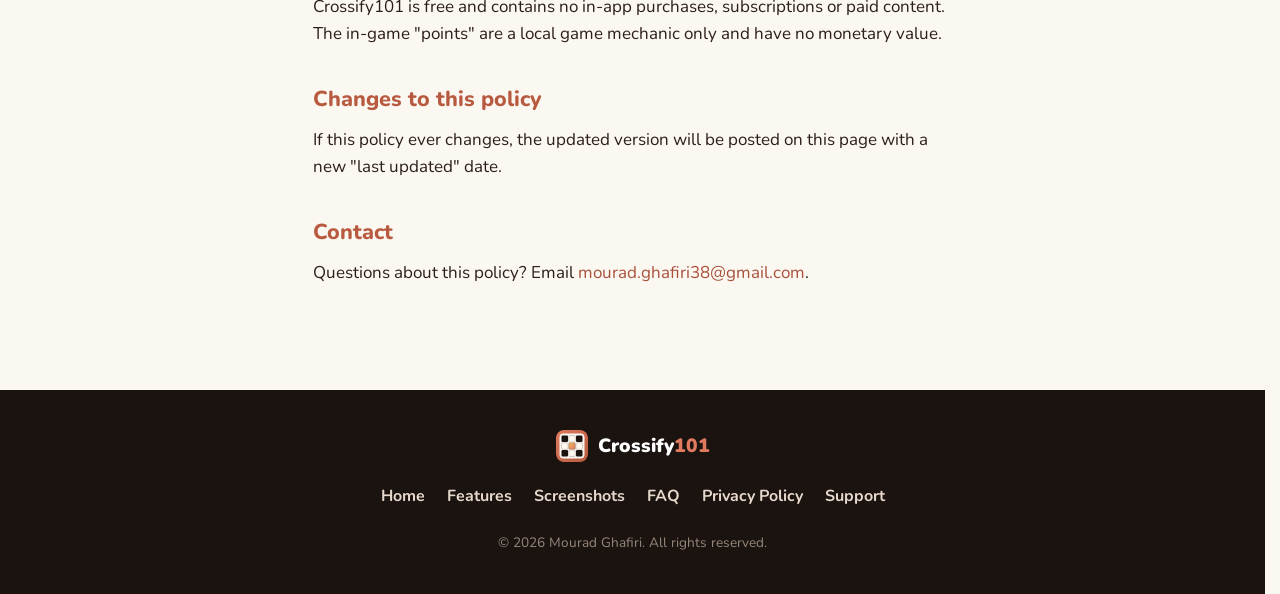
==== commit 4a5d794f: "Add SEO metadata, FAQ section, 404 page and sitemap Give search engines and social previews more to " ====
--- a/privacy.html
+++ b/privacy.html
@@ -5,16 +5,84 @@
   <meta name="viewport" content="width=device-width, initial-scale=1.0" />
   <title>Privacy Policy — Crossify101</title>
   <meta name="description" content="Crossify101 collects no data. No network requests, no permissions, no analytics, no ads. All progress stays on your device." />
+  <link rel="canonical" href="https://crossify101.com/privacy.html" />
+  <meta name="robots" content="index, follow, max-image-preview:large" />
+  <meta name="author" content="Mourad Ghafiri" />
   <meta name="theme-color" content="#E07A5F" />
-  <meta name="robots" content="index, follow" />
   <meta name="color-scheme" content="light" />
 
+  <!-- Open Graph -->
+  <meta property="og:type" content="website" />
+  <meta property="og:site_name" content="Crossify101" />
+  <meta property="og:locale" content="en_US" />
+  <meta property="og:url" content="https://crossify101.com/privacy.html" />
+  <meta property="og:title" content="Privacy Policy — Crossify101" />
+  <meta property="og:description" content="Crossify101 collects no data. No network requests, no permissions, no analytics, no ads. All progress stays on your device." />
+  <meta property="og:image" content="https://crossify101.com/og-image.jpg" />
+  <meta property="og:image:type" content="image/jpeg" />
+  <meta property="og:image:width" content="1200" />
+  <meta property="og:image:height" content="630" />
+  <meta property="og:image:alt" content="Crossify101: offline crossword puzzles in 12 languages, shown on three phone screens" />
+
+  <!-- X / Twitter -->
+  <meta name="twitter:card" content="summary_large_image" />
+  <meta name="twitter:title" content="Privacy Policy — Crossify101" />
+  <meta name="twitter:description" content="Crossify101 collects no data. No network requests, no permissions, no analytics, no ads. All progress stays on your device." />
+  <meta name="twitter:image" content="https://crossify101.com/og-image.jpg" />
+  <meta name="twitter:image:alt" content="Crossify101: offline crossword puzzles in 12 languages, shown on three phone screens" />
+
+  <link rel="icon" href="favicon.ico" sizes="16x16 32x32 48x48" />
   <link rel="icon" type="image/svg+xml" href="logo.svg" />
+  <link rel="icon" type="image/png" sizes="192x192" href="favicon-192.png" />
   <link rel="apple-touch-icon" href="apple-touch-icon.png" />
   <link rel="preconnect" href="https://fonts.googleapis.com" />
   <link rel="preconnect" href="https://fonts.gstatic.com" crossorigin />
   <link href="https://fonts.googleapis.com/css2?family=Nunito:wght@400..900&display=swap" rel="stylesheet" />
   <link rel="stylesheet" href="styles.css" />
+
+  <script type="application/ld+json">
+  {
+    "@context": "https://schema.org",
+    "@graph": [
+      {
+        "@type": "WebPage",
+        "@id": "https://crossify101.com/privacy.html#webpage",
+        "url": "https://crossify101.com/privacy.html",
+        "name": "Privacy Policy — Crossify101",
+        "description": "Crossify101 collects no data. No network requests, no permissions, no analytics, no ads. All progress stays on your device.",
+        "inLanguage": "en",
+        "dateModified": "2026-05-20",
+        "isPartOf": {
+          "@id": "https://crossify101.com/#website"
+        },
+        "about": {
+          "@id": "https://crossify101.com/#app"
+        },
+        "breadcrumb": {
+          "@id": "https://crossify101.com/privacy.html#breadcrumb"
+        }
+      },
+      {
+        "@type": "BreadcrumbList",
+        "@id": "https://crossify101.com/privacy.html#breadcrumb",
+        "itemListElement": [
+          {
+            "@type": "ListItem",
+            "position": 1,
+            "name": "Crossify101",
+            "item": "https://crossify101.com/"
+          },
+          {
+            "@type": "ListItem",
+            "position": 2,
+            "name": "Privacy Policy",
+            "item": "https://crossify101.com/privacy.html"
+          }
+        ]
+      }
+    ]
+  }
+  </script>
   <style>
     /* Page-specific layout for the legal copy */
     .legal {
@@ -62,7 +130,7 @@
   <a class="skip-link" href="#main">Skip to content</a>
 
   <header class="site-header">
-    <a class="brand" href="index.html" aria-label="Crossify101 home">
+    <a class="brand" href="./" aria-label="Crossify101 home">
       <img src="logo.svg" alt="" class="brand__mark" width="40" height="40" />
       <span class="brand__name">Crossify<span class="brand__accent">101</span></span>
     </a>
@@ -71,15 +139,15 @@
         <span></span><span></span><span></span>
       </button>
       <ul class="nav__menu" id="navMenu">
-        <li><a href="index.html">Home</a></li>
-        <li><a href="index.html#features">Features</a></li>
+        <li><a href="./">Home</a></li>
+        <li><a href="./#features">Features</a></li>
         <li><a href="mailto:mourad.ghafiri38@gmail.com" class="nav__cta">Contact</a></li>
       </ul>
     </nav>
   </header>
 
   <main class="legal" id="main">
-    <a class="back-home" href="index.html">&larr; Back to home</a>
+    <a class="back-home" href="./">&larr; Back to home</a>
 
     <h1>Privacy Policy</h1>
     <p class="updated">Last updated: 20 May 2026</p>
@@ -165,8 +233,10 @@
       <span>Crossify<span class="brand__accent">101</span></span>
     </div>
     <nav class="site-footer__links" aria-label="Footer">
-      <a href="index.html">Home</a>
-      <a href="index.html#screens">Screenshots</a>
+      <a href="./">Home</a>
+      <a href="./#features">Features</a>
+      <a href="./#screens">Screenshots</a>
+      <a href="./#faq">FAQ</a>
       <a href="privacy.html">Privacy Policy</a>
       <a href="mailto:mourad.ghafiri38@gmail.com">Support</a>
     </nav>
--- a/styles.css
+++ b/styles.css
@@ -174,6 +174,16 @@
   margin-bottom: 18px;
 }
 
+.hero__subtitle {
+  display: block;
+  margin-top: 12px;
+  font-size: clamp(1.3rem, 2.6vw, 1.7rem);
+  font-weight: 800;
+  line-height: 1.2;
+  letter-spacing: 0;
+  color: var(--espresso);
+}
+
 .hero__tagline {
   font-size: clamp(1.05rem, 2.2vw, 1.3rem);
   color: var(--espresso);
@@ -422,6 +432,52 @@
 .privacy-card span { color: #eaddd2; font-weight: 500; }
 .privacy-link { text-align: center; margin-top: 30px; font-weight: 700; }
 .privacy-link a { color: var(--gold); }
+
+/* ───────── FAQ ───────── */
+.faq {
+  display: grid;
+  gap: 12px;
+  max-width: 760px;
+  margin: 0 auto;
+}
+.faq__item {
+  background: var(--card);
+  border: 1px solid var(--hairline);
+  border-radius: var(--radius-md);
+  box-shadow: var(--shadow-sm);
+}
+.faq__item summary {
+  display: flex;
+  align-items: center;
+  justify-content: space-between;
+  gap: 16px;
+  padding: 18px 22px;
+  border-radius: var(--radius-md);
+  font-size: 1.1rem;
+  font-weight: 800;
+  line-height: 1.35;
+  list-style: none;
+  cursor: pointer;
+}
+.faq__item summary::-webkit-details-marker { display: none; }
+.faq__item summary:hover { color: var(--terracotta-ink); }
+.faq__item summary svg {
+  flex: none;
+  width: 22px; height: 22px;
+  fill: none;
+  stroke: currentColor;
+  stroke-width: 2.25;
+  stroke-linecap: round;
+  stroke-linejoin: round;
+  transition: transform .2s var(--ease-out);
+}
+.faq__item[open] summary svg { transform: rotate(180deg); }
+.faq__item p {
+  padding: 0 22px 20px;
+  color: var(--muted);
+  font-weight: 500;
+  max-width: 68ch;
+}
 
 /* ───────── CTA ───────── */
 .cta {
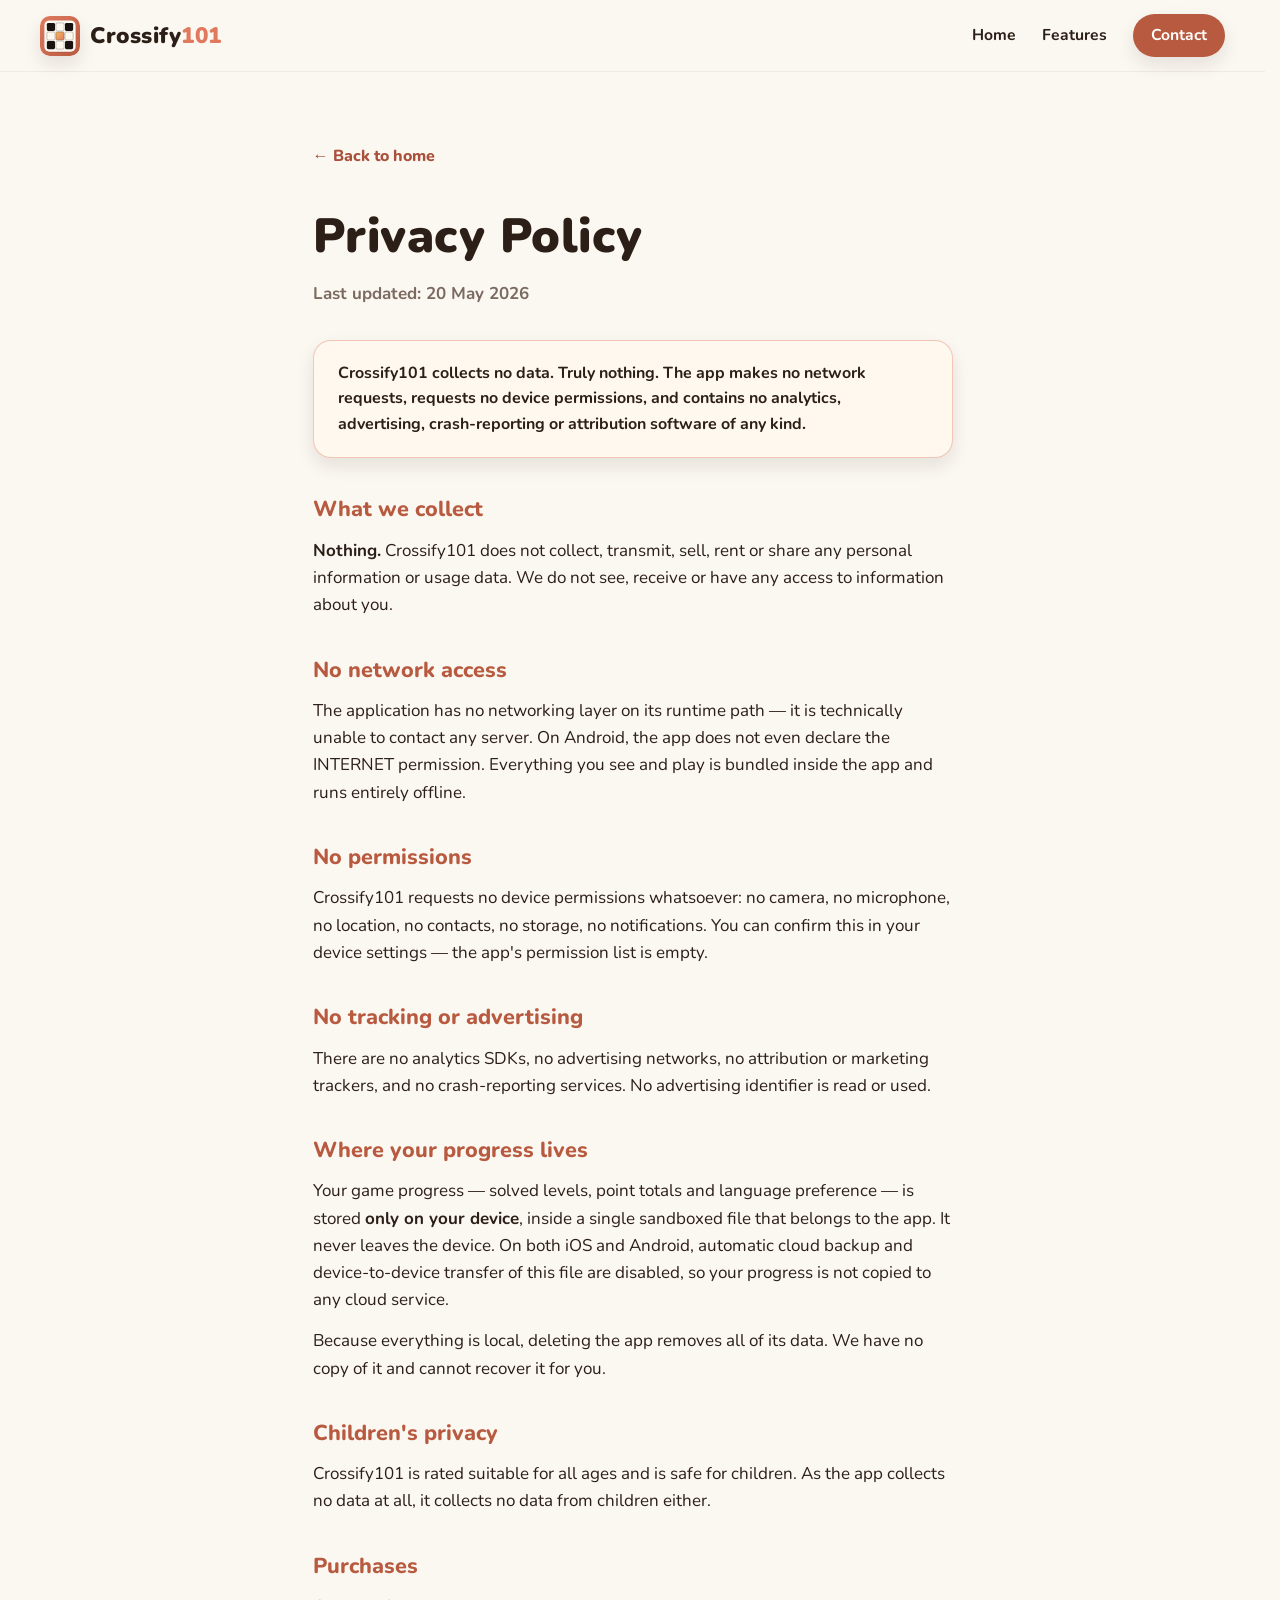
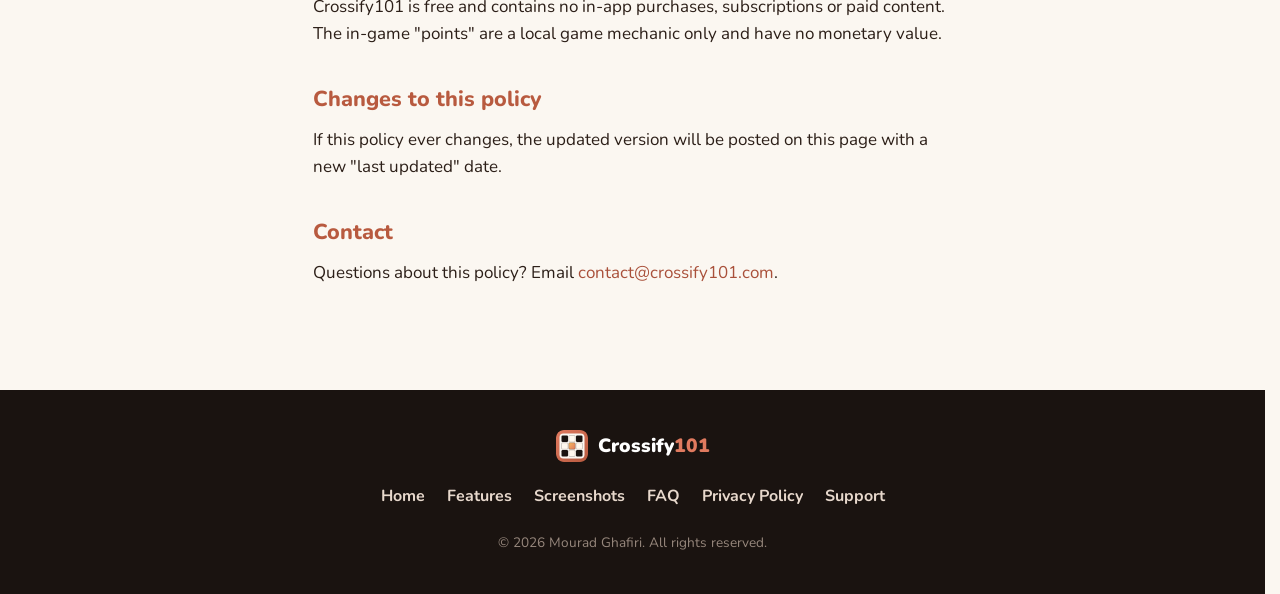
==== commit 265d3a10: "Update contact email to contact@crossify101.com Replace the old mailto links and displayed address i" ====
--- a/privacy.html
+++ b/privacy.html
@@ -141,7 +141,7 @@
       <ul class="nav__menu" id="navMenu">
         <li><a href="./">Home</a></li>
         <li><a href="./#features">Features</a></li>
-        <li><a href="mailto:mourad.ghafiri38@gmail.com" class="nav__cta">Contact</a></li>
+        <li><a href="mailto:contact@crossify101.com" class="nav__cta">Contact</a></li>
       </ul>
     </nav>
   </header>
@@ -223,7 +223,7 @@
     <h2>Contact</h2>
     <p>
       Questions about this policy? Email
-      <a href="mailto:mourad.ghafiri38@gmail.com">mourad.ghafiri38@gmail.com</a>.
+      <a href="mailto:contact@crossify101.com">contact@crossify101.com</a>.
     </p>
   </main>
 
@@ -238,7 +238,7 @@
       <a href="./#screens">Screenshots</a>
       <a href="./#faq">FAQ</a>
       <a href="privacy.html">Privacy Policy</a>
-      <a href="mailto:mourad.ghafiri38@gmail.com">Support</a>
+      <a href="mailto:contact@crossify101.com">Support</a>
     </nav>
     <p class="site-footer__copy">© 2026 Mourad Ghafiri. All rights reserved.</p>
   </footer>
